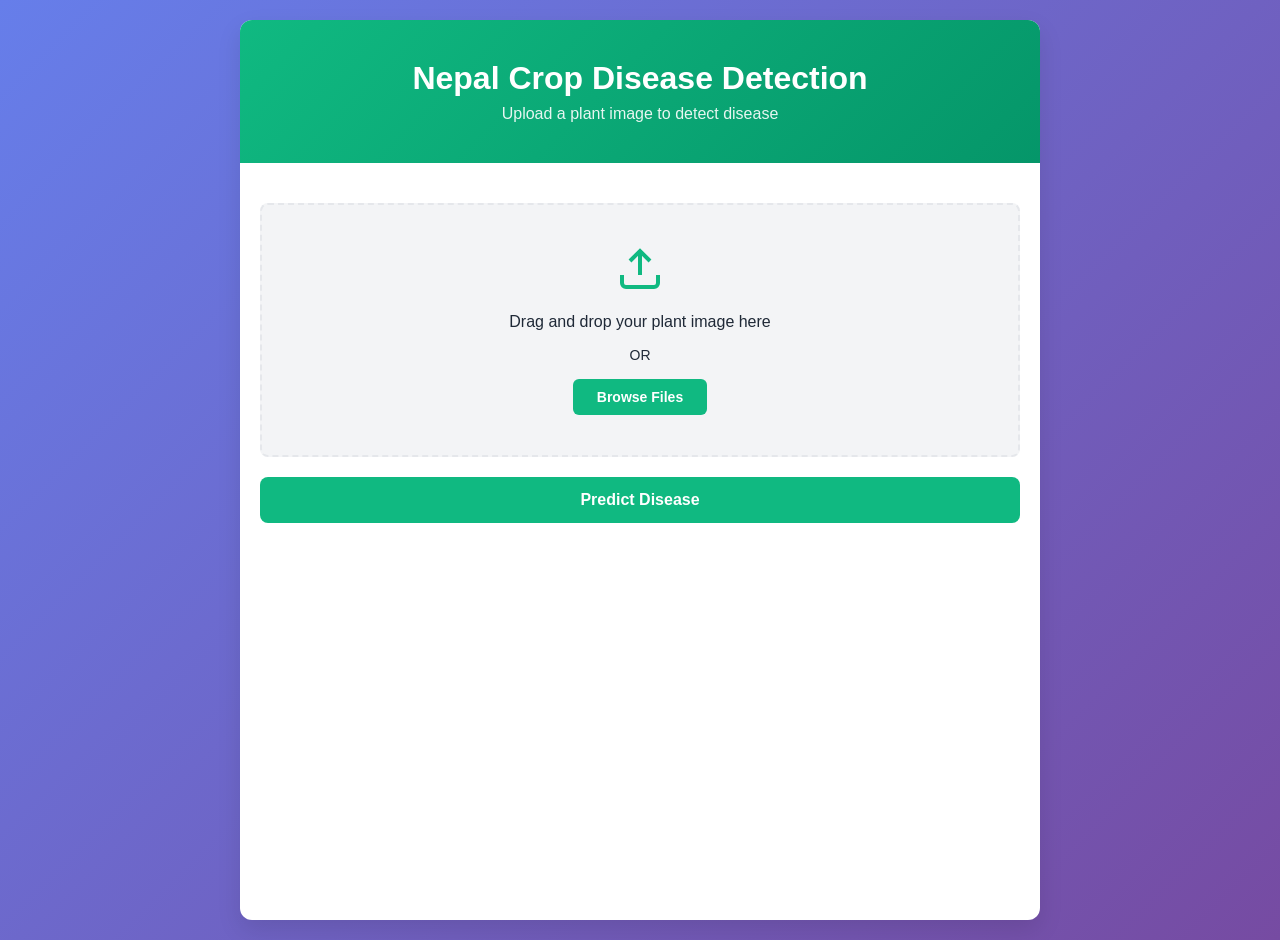
==== front_end/index.html @ 1834a9c4 "small prototype done" ====
<!DOCTYPE html>
<html lang="en">
<head>
    <meta charset="UTF-8">
    <meta name="viewport" content="width=device-width, initial-scale=1.0">
    <title>Nepal Crop Disease Detection</title>
    <link rel="stylesheet" href="style.css">
</head>
<body>
    <div class="container">
        <header>
            <h1>Nepal Crop Disease Detection</h1>
            <p>Upload a plant image to detect disease</p>
        </header>

        <main class="main-content">
            <div class="upload-section">
                <form id="uploadForm">
                    <div class="upload-box" id="uploadBox">
                        <input type="file" id="imageInput" accept="image/*" hidden>
                        <div class="upload-content">
                            <svg class="upload-icon" viewBox="0 0 24 24" fill="none" stroke="currentColor" stroke-width="2">
                                <path d="M21 15v4a2 2 0 0 1-2 2H5a2 2 0 0 1-2-2v-4"></path>
                                <polyline points="17 8 12 3 7 8"></polyline>
                                <line x1="12" y1="3" x2="12" y2="15"></line>
                            </svg>
                            <p>Drag and drop your plant image here</p>
                            <p class="or-text">OR</p>
                            <button type="button" class="browse-btn">Browse Files</button>
                        </div>
                    </div>
                    <div id="previewContainer" class="preview-container" style="display: none;">
                        <img id="previewImage" src="" alt="Preview">
                        <button type="button" class="change-btn" id="changeBtn">Change Image</button>
                    </div>
                    <button type="submit" class="predict-btn" id="predictBtn">Predict Disease</button>
                </form>
            </div>

            <div class="results-section" id="resultsSection" style="display: none;">
                <h2>Prediction Results</h2>
                <div class="result-card">
                    <div class="disease-info">
                        <h3>Detected Disease</h3>
                        <p class="disease-name" id="diseaseName">-</p>
                    </div>
                    <div class="confidence-info">
                        <h3>Confidence Score</h3>
                        <div class="confidence-bar">
                            <div class="confidence-fill" id="confidenceFill"></div>
                        </div>
                        <p class="confidence-text" id="confidenceText">-</p>
                    </div>
                </div>

                <div class="probabilities-section">
                    <h3>All Predictions</h3>
                    <div class="probabilities-list" id="probabilitiesList">
                    </div>
                </div>

                <button type="button" class="reset-btn" id="resetBtn">Upload Another Image</button>
            </div>

            <div class="loading" id="loading" style="display: none;">
                <div class="spinner"></div>
                <p>Analyzing image...</p>
            </div>

            <div class="error-message" id="errorMessage" style="display: none;"></div>
        </main>
    </div>

    <script src="script.js"></script>
</body>
</html>
---- front_end/style.css ----
* {
    margin: 0;
    padding: 0;
    box-sizing: border-box;
}

:root {
    --primary-color: #10b981;
    --secondary-color: #059669;
    --danger-color: #ef4444;
    --warning-color: #f59e0b;
    --light-bg: #f3f4f6;
    --text-dark: #1f2937;
    --text-light: #6b7280;
    --border-color: #e5e7eb;
    --shadow: 0 1px 3px rgba(0, 0, 0, 0.1);
    --shadow-lg: 0 10px 25px rgba(0, 0, 0, 0.1);
}

body {
    font-family: -apple-system, BlinkMacSystemFont, 'Segoe UI', 'Roboto', 'Oxygen',
        'Ubuntu', 'Cantarell', 'Fira Sans', 'Droid Sans', 'Helvetica Neue',
        sans-serif;
    background: linear-gradient(135deg, #667eea 0%, #764ba2 100%);
    min-height: 100vh;
    padding: 20px;
    color: var(--text-dark);
}

.container {
    max-width: 800px;
    margin: 0 auto;
    background: white;
    border-radius: 12px;
    box-shadow: var(--shadow-lg);
    overflow: hidden;
    display: flex;
    flex-direction: column;
    min-height: 100vh;
}

header {
    background: linear-gradient(135deg, #10b981 0%, #059669 100%);
    color: white;
    padding: 40px 20px;
    text-align: center;
}

header h1 {
    font-size: 32px;
    margin-bottom: 8px;
    font-weight: 600;
}

header p {
    font-size: 16px;
    opacity: 0.9;
}

.main-content {
    flex: 1;
    padding: 40px 20px;
}

.upload-section {
    margin-bottom: 30px;
}

.upload-box {
    border: 2px dashed var(--border-color);
    border-radius: 8px;
    padding: 40px 20px;
    text-align: center;
    cursor: pointer;
    transition: all 0.3s ease;
    background: var(--light-bg);
}

.upload-box:hover {
    border-color: var(--primary-color);
    background: rgba(16, 185, 129, 0.05);
}

.upload-box.dragover {
    border-color: var(--primary-color);
    background: rgba(16, 185, 129, 0.1);
}

.upload-content {
    pointer-events: none;
}

.upload-icon {
    width: 48px;
    height: 48px;
    color: var(--primary-color);
    margin-bottom: 16px;
}

.upload-box p {
    color: var(--text-dark);
    font-size: 16px;
    margin-bottom: 8px;
    font-weight: 500;
}

.or-text {
    color: var(--text-light);
    font-size: 14px !important;
    margin: 16px 0 !important;
}

.browse-btn {
    background: var(--primary-color);
    color: white;
    border: none;
    padding: 10px 24px;
    border-radius: 6px;
    font-size: 14px;
    font-weight: 600;
    cursor: pointer;
    transition: background 0.3s ease;
    pointer-events: auto;
}

.browse-btn:hover {
    background: var(--secondary-color);
}

.preview-container {
    margin-bottom: 20px;
    text-align: center;
}

.preview-container img {
    max-width: 100%;
    max-height: 400px;
    border-radius: 8px;
    box-shadow: var(--shadow);
    margin-bottom: 16px;
}

.change-btn {
    background: var(--text-light);
    color: white;
    border: none;
    padding: 8px 16px;
    border-radius: 6px;
    font-size: 14px;
    cursor: pointer;
    transition: background 0.3s ease;
}

.change-btn:hover {
    background: var(--text-dark);
}

.predict-btn {
    width: 100%;
    background: var(--primary-color);
    color: white;
    border: none;
    padding: 14px;
    border-radius: 8px;
    font-size: 16px;
    font-weight: 600;
    cursor: pointer;
    transition: all 0.3s ease;
    margin-top: 20px;
}

.predict-btn:hover:not(:disabled) {
    background: var(--secondary-color);
    transform: translateY(-2px);
    box-shadow: 0 4px 12px rgba(16, 185, 129, 0.3);
}

.predict-btn:disabled {
    opacity: 0.6;
    cursor: not-allowed;
}

.results-section {
    animation: fadeIn 0.3s ease;
}

.results-section h2 {
    color: var(--text-dark);
    margin-bottom: 20px;
    font-size: 24px;
}

.result-card {
    background: var(--light-bg);
    padding: 24px;
    border-radius: 8px;
    margin-bottom: 24px;
    border-left: 4px solid var(--primary-color);
}

.disease-info,
.confidence-info {
    margin-bottom: 20px;
}

.disease-info:last-child,
.confidence-info:last-child {
    margin-bottom: 0;
}

.disease-info h3,
.confidence-info h3 {
    font-size: 14px;
    color: var(--text-light);
    margin-bottom: 8px;
    text-transform: uppercase;
    letter-spacing: 0.5px;
}

.disease-name {
    font-size: 28px;
    font-weight: 700;
    color: var(--primary-color);
}

.confidence-bar {
    width: 100%;
    height: 8px;
    background: #e0e7ff;
    border-radius: 4px;
    overflow: hidden;
    margin-bottom: 8px;
}

.confidence-fill {
    height: 100%;
    background: linear-gradient(90deg, var(--primary-color), var(--secondary-color));
    border-radius: 4px;
    transition: width 0.3s ease;
    width: 0%;
}

.confidence-text {
    font-size: 16px;
    font-weight: 600;
    color: var(--text-dark);
}

.probabilities-section {
    margin-top: 24px;
}

.probabilities-section h3 {
    font-size: 18px;
    color: var(--text-dark);
    margin-bottom: 16px;
}

.probabilities-list {
    display: flex;
    flex-direction: column;
    gap: 12px;
    max-height: 400px;
    overflow-y: auto;
}

.probability-item {
    display: flex;
    align-items: center;
    gap: 12px;
    padding: 12px;
    background: white;
    border: 1px solid var(--border-color);
    border-radius: 6px;
    transition: all 0.2s ease;
}

.probability-item:hover {
    border-color: var(--primary-color);
    box-shadow: var(--shadow);
}

.probability-label {
    flex: 1;
    font-size: 14px;
    color: var(--text-dark);
    font-weight: 500;
}

.probability-bar-small {
    flex: 2;
    height: 6px;
    background: #e0e7ff;
    border-radius: 3px;
    overflow: hidden;
}

.probability-bar-fill {
    height: 100%;
    background: var(--primary-color);
    border-radius: 3px;
    transition: width 0.3s ease;
}

.probability-value {
    width: 50px;
    text-align: right;
    font-size: 14px;
    color: var(--text-light);
    font-weight: 600;
}

.loading {
    display: flex;
    flex-direction: column;
    align-items: center;
    justify-content: center;
    padding: 60px 20px;
    animation: fadeIn 0.3s ease;
}

.spinner {
    width: 40px;
    height: 40px;
    border: 4px solid var(--light-bg);
    border-top-color: var(--primary-color);
    border-radius: 50%;
    animation: spin 0.8s linear infinite;
    margin-bottom: 16px;
}

@keyframes spin {
    to {
        transform: rotate(360deg);
    }
}

.loading p {
    color: var(--text-light);
    font-size: 16px;
    font-weight: 500;
}

.error-message {
    background: #fee;
    border: 1px solid var(--danger-color);
    border-radius: 8px;
    padding: 16px;
    color: var(--danger-color);
    margin-bottom: 20px;
    animation: fadeIn 0.3s ease;
}

.reset-btn {
    width: 100%;
    background: var(--text-light);
    color: white;
    border: none;
    padding: 12px;
    border-radius: 8px;
    font-size: 16px;
    font-weight: 600;
    cursor: pointer;
    transition: background 0.3s ease;
    margin-top: 20px;
}

.reset-btn:hover {
    background: var(--text-dark);
}

footer {
    background: var(--light-bg);
    padding: 20px;
    text-align: center;
    color: var(--text-light);
    font-size: 14px;
    border-top: 1px solid var(--border-color);
}

@keyframes fadeIn {
    from {
        opacity: 0;
    }
    to {
        opacity: 1;
    }
}

@media (max-width: 640px) {
    header h1 {
        font-size: 24px;
    }

    .main-content {
        padding: 20px;
    }

    .upload-box {
        padding: 30px 15px;
    }

    .disease-name {
        font-size: 24px;
    }

    .probabilities-list {
        max-height: 300px;
    }
}
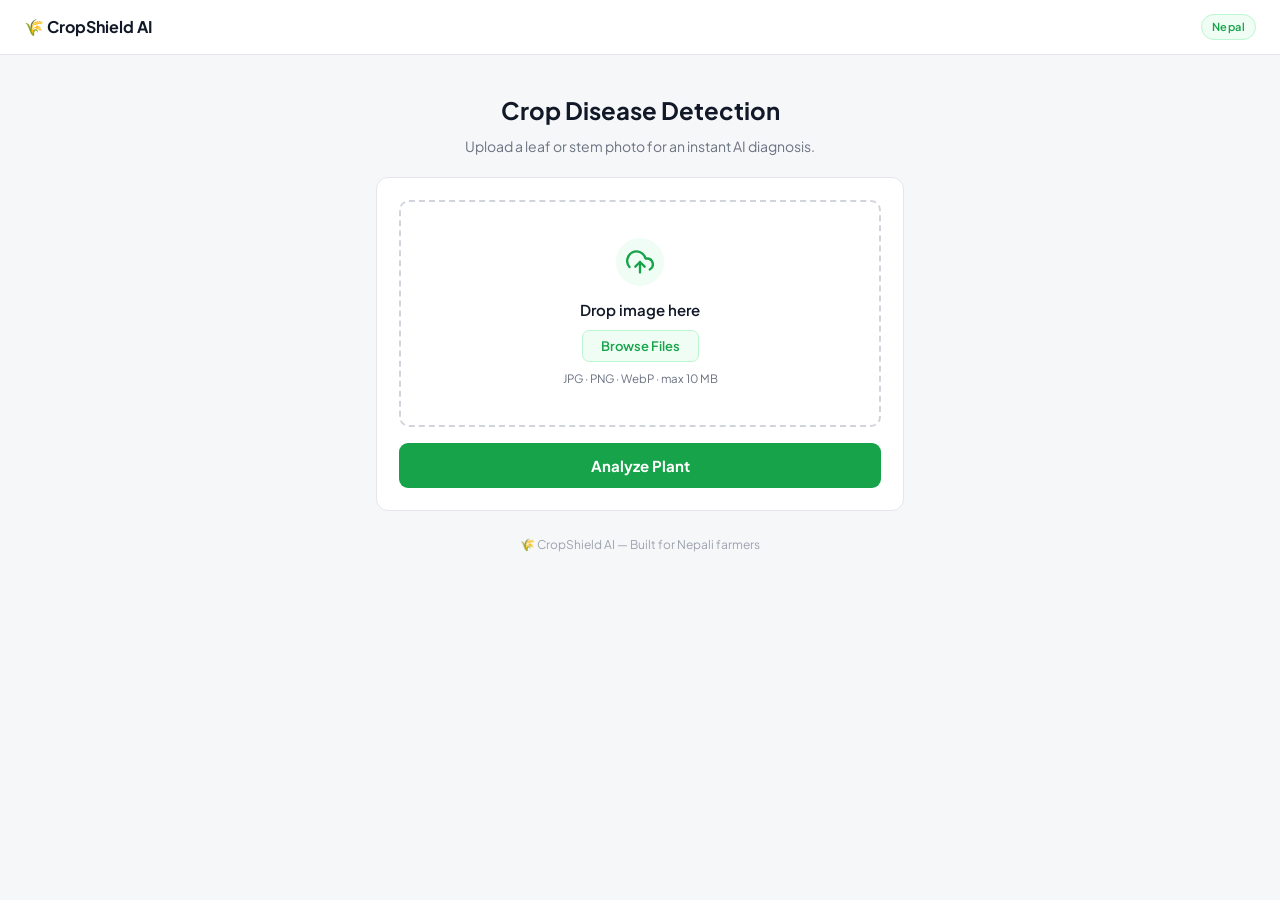
==== commit 6c9ac2f5: "completed" ====
--- a/front_end/index.html
+++ b/front_end/index.html
@@ -1,76 +1,113 @@
 <!DOCTYPE html>
 <html lang="en">
 <head>
-    <meta charset="UTF-8">
-    <meta name="viewport" content="width=device-width, initial-scale=1.0">
-    <title>Nepal Crop Disease Detection</title>
-    <link rel="stylesheet" href="style.css">
+  <meta charset="UTF-8" />
+  <meta name="viewport" content="width=device-width, initial-scale=1.0" />
+  <title>CropShield AI — Nepal</title>
+  <link rel="preconnect" href="https://fonts.googleapis.com" />
+  <link href="https://fonts.googleapis.com/css2?family=Plus+Jakarta+Sans:wght@400;500;600;700&display=swap" rel="stylesheet" />
+  <link rel="stylesheet" href="style.css" />
 </head>
 <body>
-    <div class="container">
-        <header>
-            <h1>Nepal Crop Disease Detection</h1>
-            <p>Upload a plant image to detect disease</p>
-        </header>
 
-        <main class="main-content">
-            <div class="upload-section">
-                <form id="uploadForm">
-                    <div class="upload-box" id="uploadBox">
-                        <input type="file" id="imageInput" accept="image/*" hidden>
-                        <div class="upload-content">
-                            <svg class="upload-icon" viewBox="0 0 24 24" fill="none" stroke="currentColor" stroke-width="2">
-                                <path d="M21 15v4a2 2 0 0 1-2 2H5a2 2 0 0 1-2-2v-4"></path>
-                                <polyline points="17 8 12 3 7 8"></polyline>
-                                <line x1="12" y1="3" x2="12" y2="15"></line>
-                            </svg>
-                            <p>Drag and drop your plant image here</p>
-                            <p class="or-text">OR</p>
-                            <button type="button" class="browse-btn">Browse Files</button>
-                        </div>
-                    </div>
-                    <div id="previewContainer" class="preview-container" style="display: none;">
-                        <img id="previewImage" src="" alt="Preview">
-                        <button type="button" class="change-btn" id="changeBtn">Change Image</button>
-                    </div>
-                    <button type="submit" class="predict-btn" id="predictBtn">Predict Disease</button>
-                </form>
-            </div>
+  <nav class="navbar">
+    <span class="nav-logo">🌾 CropShield AI</span>
+    <span class="nav-tag">Nepal</span>
+  </nav>
 
-            <div class="results-section" id="resultsSection" style="display: none;">
-                <h2>Prediction Results</h2>
-                <div class="result-card">
-                    <div class="disease-info">
-                        <h3>Detected Disease</h3>
-                        <p class="disease-name" id="diseaseName">-</p>
-                    </div>
-                    <div class="confidence-info">
-                        <h3>Confidence Score</h3>
-                        <div class="confidence-bar">
-                            <div class="confidence-fill" id="confidenceFill"></div>
-                        </div>
-                        <p class="confidence-text" id="confidenceText">-</p>
-                    </div>
-                </div>
+  <div class="container">
 
-                <div class="probabilities-section">
-                    <h3>All Predictions</h3>
-                    <div class="probabilities-list" id="probabilitiesList">
-                    </div>
-                </div>
-
-                <button type="button" class="reset-btn" id="resetBtn">Upload Another Image</button>
-            </div>
-
-            <div class="loading" id="loading" style="display: none;">
-                <div class="spinner"></div>
-                <p>Analyzing image...</p>
-            </div>
-
-            <div class="error-message" id="errorMessage" style="display: none;"></div>
-        </main>
+    <div class="hero">
+      <h1>Crop Disease Detection</h1>
+      <p>Upload a leaf or stem photo for an instant AI diagnosis.</p>
     </div>
 
-    <script src="script.js"></script>
+    <!-- UPLOAD -->
+    <section class="card" id="uploadSection">
+      <div class="drop-zone" id="uploadBox">
+        <input type="file" id="imageInput" accept="image/*" hidden />
+        <div class="drop-inner">
+          <div class="drop-icon">
+            <svg width="28" height="28" viewBox="0 0 24 24" fill="none" stroke="currentColor" stroke-width="2" stroke-linecap="round" stroke-linejoin="round">
+              <polyline points="16 16 12 12 8 16"></polyline>
+              <line x1="12" y1="12" x2="12" y2="21"></line>
+              <path d="M20.39 18.39A5 5 0 0 0 18 9h-1.26A8 8 0 1 0 3 16.3"></path>
+            </svg>
+          </div>
+          <p class="drop-title">Drop image here</p>
+          <button type="button" id="browseBtn" class="btn-browse">Browse Files</button>
+          <p class="drop-hint">JPG · PNG · WebP · max 10 MB</p>
+        </div>
+      </div>
+
+      <div id="previewContainer" style="display:none">
+        <div class="preview-wrap">
+          <img id="previewImage" src="" alt="Preview" />
+          <button id="changeBtn" class="btn-change">↺ Change</button>
+        </div>
+      </div>
+
+      <div id="errorMessage" class="error-box" style="display:none">
+        ⚠ <span id="errorText"></span>
+      </div>
+
+      <button id="predictBtn" class="btn-main">Analyze Plant</button>
+    </section>
+
+    <!-- LOADING -->
+    <div id="loading" class="loading-box" style="display:none">
+      <div class="spinner"></div>
+      <p>Analyzing your image…</p>
+    </div>
+
+    <!-- RESULTS -->
+    <section id="resultsSection" style="display:none">
+
+      <div class="card result-summary">
+        <div class="summary-row">
+          <div>
+            <p class="field-label">Detected Disease</p>
+            <p class="disease-name" id="diseaseName">—</p>
+          </div>
+          <div class="conf-block">
+            <p class="field-label">Confidence</p>
+            <p class="conf-value" id="confidenceText">—</p>
+            <div class="conf-bar"><div id="confFill" class="conf-fill"></div></div>
+          </div>
+        </div>
+      </div>
+
+      <div class="card">
+        <p class="section-title">Treatment & Info</p>
+        <div class="action-grid">
+          <button class="action-btn" data-context="symptoms">🔬 Symptoms</button>
+          <button class="action-btn" data-context="causes">⚠️ Causes</button>
+          <button class="action-btn" data-context="solution_natural">🌿 Natural Fix</button>
+          <button class="action-btn" data-context="solution_artificial">🧪 Chemical Fix</button>
+        </div>
+      </div>
+
+      <div id="detailsSection" class="card detail-card" style="display:none">
+        <div class="detail-head">
+          <span id="detailsTitle" class="detail-title"></span>
+          <button id="closeDetailsBtn" class="btn-close">✕</button>
+        </div>
+        <p id="detailsContent" class="detail-text"></p>
+      </div>
+
+      <div class="card">
+        <p class="section-title">All Possibilities</p>
+        <div id="probabilitiesList" class="prob-list"></div>
+      </div>
+
+      <button id="resetBtn" class="btn-reset">↺ Analyze Another Image</button>
+
+    </section>
+
+    <footer>🌾 CropShield AI — Built for Nepali farmers</footer>
+
+  </div>
+
+  <script src="script.js"></script>
 </body>
-</html>
+</html>
--- a/front_end/style.css
+++ b/front_end/style.css
@@ -1,410 +1,306 @@
-* {
-    margin: 0;
-    padding: 0;
-    box-sizing: border-box;
-}
+*, *::before, *::after { box-sizing: border-box; margin: 0; padding: 0; }
 
 :root {
-    --primary-color: #10b981;
-    --secondary-color: #059669;
-    --danger-color: #ef4444;
-    --warning-color: #f59e0b;
-    --light-bg: #f3f4f6;
-    --text-dark: #1f2937;
-    --text-light: #6b7280;
-    --border-color: #e5e7eb;
-    --shadow: 0 1px 3px rgba(0, 0, 0, 0.1);
-    --shadow-lg: 0 10px 25px rgba(0, 0, 0, 0.1);
+  --green:     #16a34a;
+  --green-bg:  #f0fdf4;
+  --green-mid: #22c55e;
+  --border:    #e5e7eb;
+  --bg:        #f6f7f9;
+  --text:      #111827;
+  --soft:      #6b7280;
+  --white:     #ffffff;
+  --red-bg:    #fef2f2;
+  --red:       #dc2626;
+  --amber-bg:  #fffbeb;
+  --amber:     #d97706;
 }
 
 body {
-    font-family: -apple-system, BlinkMacSystemFont, 'Segoe UI', 'Roboto', 'Oxygen',
-        'Ubuntu', 'Cantarell', 'Fira Sans', 'Droid Sans', 'Helvetica Neue',
-        sans-serif;
-    background: linear-gradient(135deg, #667eea 0%, #764ba2 100%);
-    min-height: 100vh;
-    padding: 20px;
-    color: var(--text-dark);
-}
-
+  font-family: 'Plus Jakarta Sans', sans-serif;
+  background: var(--bg);
+  color: var(--text);
+  font-size: 30px;
+  line-height: 1.6;
+}
+
+/* NAV */
+.navbar {
+  background: var(--white);
+  border-bottom: 1px solid var(--border);
+  padding: 14px 24px;
+  display: flex;
+  align-items: center;
+  justify-content: space-between;
+}
+.nav-logo { font-weight: 700; font-size: 16px; color: var(--text); }
+.nav-tag {
+  font-size: 11px;
+  font-weight: 600;
+  color: var(--green);
+  background: var(--green-bg);
+  border: 1px solid #bbf7d0;
+  padding: 3px 10px;
+  border-radius: 20px;
+  letter-spacing: .5px;
+}
+
+/* LAYOUT */
 .container {
-    max-width: 800px;
-    margin: 0 auto;
-    background: white;
-    border-radius: 12px;
-    box-shadow: var(--shadow-lg);
-    overflow: hidden;
-    display: flex;
-    flex-direction: column;
-    min-height: 100vh;
-}
-
-header {
-    background: linear-gradient(135deg, #10b981 0%, #059669 100%);
-    color: white;
-    padding: 40px 20px;
-    text-align: center;
-}
-
-header h1 {
-    font-size: 32px;
-    margin-bottom: 8px;
-    font-weight: 600;
-}
-
-header p {
-    font-size: 16px;
-    opacity: 0.9;
-}
-
-.main-content {
-    flex: 1;
-    padding: 40px 20px;
-}
-
-.upload-section {
-    margin-bottom: 30px;
-}
-
-.upload-box {
-    border: 2px dashed var(--border-color);
-    border-radius: 8px;
-    padding: 40px 20px;
-    text-align: center;
-    cursor: pointer;
-    transition: all 0.3s ease;
-    background: var(--light-bg);
-}
-
-.upload-box:hover {
-    border-color: var(--primary-color);
-    background: rgba(16, 185, 129, 0.05);
-}
-
-.upload-box.dragover {
-    border-color: var(--primary-color);
-    background: rgba(16, 185, 129, 0.1);
-}
-
-.upload-content {
-    pointer-events: none;
-}
-
-.upload-icon {
-    width: 48px;
-    height: 48px;
-    color: var(--primary-color);
-    margin-bottom: 16px;
-}
-
-.upload-box p {
-    color: var(--text-dark);
-    font-size: 16px;
-    margin-bottom: 8px;
-    font-weight: 500;
-}
-
-.or-text {
-    color: var(--text-light);
-    font-size: 14px !important;
-    margin: 16px 0 !important;
-}
-
-.browse-btn {
-    background: var(--primary-color);
-    color: white;
-    border: none;
-    padding: 10px 24px;
-    border-radius: 6px;
-    font-size: 14px;
-    font-weight: 600;
-    cursor: pointer;
-    transition: background 0.3s ease;
-    pointer-events: auto;
-}
-
-.browse-btn:hover {
-    background: var(--secondary-color);
-}
-
-.preview-container {
-    margin-bottom: 20px;
-    text-align: center;
-}
-
-.preview-container img {
-    max-width: 100%;
-    max-height: 400px;
-    border-radius: 8px;
-    box-shadow: var(--shadow);
-    margin-bottom: 16px;
-}
-
-.change-btn {
-    background: var(--text-light);
-    color: white;
-    border: none;
-    padding: 8px 16px;
-    border-radius: 6px;
-    font-size: 14px;
-    cursor: pointer;
-    transition: background 0.3s ease;
-}
-
-.change-btn:hover {
-    background: var(--text-dark);
-}
-
-.predict-btn {
-    width: 100%;
-    background: var(--primary-color);
-    color: white;
-    border: none;
-    padding: 14px;
-    border-radius: 8px;
-    font-size: 16px;
-    font-weight: 600;
-    cursor: pointer;
-    transition: all 0.3s ease;
-    margin-top: 20px;
-}
-
-.predict-btn:hover:not(:disabled) {
-    background: var(--secondary-color);
-    transform: translateY(-2px);
-    box-shadow: 0 4px 12px rgba(16, 185, 129, 0.3);
-}
-
-.predict-btn:disabled {
-    opacity: 0.6;
-    cursor: not-allowed;
-}
-
-.results-section {
-    animation: fadeIn 0.3s ease;
-}
-
-.results-section h2 {
-    color: var(--text-dark);
-    margin-bottom: 20px;
-    font-size: 24px;
-}
-
-.result-card {
-    background: var(--light-bg);
-    padding: 24px;
-    border-radius: 8px;
-    margin-bottom: 24px;
-    border-left: 4px solid var(--primary-color);
-}
-
-.disease-info,
-.confidence-info {
-    margin-bottom: 20px;
-}
-
-.disease-info:last-child,
-.confidence-info:last-child {
-    margin-bottom: 0;
-}
-
-.disease-info h3,
-.confidence-info h3 {
-    font-size: 14px;
-    color: var(--text-light);
-    margin-bottom: 8px;
-    text-transform: uppercase;
-    letter-spacing: 0.5px;
-}
-
+  max-width: 560px;
+  margin: 0 auto;
+  padding: 28px 16px 56px;
+  display: flex;
+  flex-direction: column;
+  gap: 16px;
+}
+
+.hero { text-align: center; padding: 8px 0 4px; }
+.hero h1 { font-size: 24px; font-weight: 700; margin-bottom: 6px; }
+.hero p  { font-size: 14px; color: var(--soft); }
+
+/* CARD */
+.card {
+  background: var(--white);
+  border: 1px solid var(--border);
+  border-radius: 12px;
+  padding: 22px;
+  display: flex;
+  flex-direction: column;
+  gap: 16px;
+}
+
+/* DROP ZONE */
+.drop-zone {
+  border: 2px dashed #d1d5db;
+  border-radius: 10px;
+  padding: 36px 16px;
+  text-align: center;
+  cursor: pointer;
+  transition: border-color .18s, background .18s;
+}
+.drop-zone:hover, .drop-zone.dragover {
+  border-color: var(--green-mid);
+  background: var(--green-bg);
+}
+.drop-inner {
+  display: flex; flex-direction: column; align-items: center; gap: 8px;
+  pointer-events: none;
+}
+.drop-icon {
+  width: 48px; height: 48px;
+  background: var(--green-bg);
+  border-radius: 50%;
+  display: flex; align-items: center; justify-content: center;
+  color: var(--green);
+  margin-bottom: 4px;
+}
+.drop-title { font-weight: 600; font-size: 15px; }
+.drop-hint  { font-size: 11.5px; color: var(--soft); }
+
+.btn-browse {
+  pointer-events: auto;
+  background: var(--green-bg);
+  color: var(--green);
+  border: 1px solid #bbf7d0;
+  padding: 7px 18px;
+  border-radius: 7px;
+  font-size: 13px;
+  font-weight: 600;
+  cursor: pointer;
+  font-family: inherit;
+  transition: background .15s;
+}
+.btn-browse:hover { background: #dcfce7; }
+
+/* PREVIEW */
+.preview-wrap { position: relative; border-radius: 10px; overflow: hidden; border: 1px solid var(--border); }
+.preview-wrap img { width: 100%; max-height: 340px; object-fit: cover; display: block; }
+.btn-change {
+  position: absolute; bottom: 10px; right: 10px;
+  background: rgba(0,0,0,.5); color: #fff;
+  border: none; padding: 6px 14px; border-radius: 6px;
+  font-size: 12px; font-weight: 600; cursor: pointer; font-family: inherit;
+}
+.btn-change:hover { background: rgba(0,0,0,.7); }
+
+/* ERROR */
+.error-box {
+  background: var(--red-bg);
+  border: 1px solid #fecaca;
+  border-radius: 8px;
+  padding: 10px 14px;
+  font-size: 13px;
+  color: var(--red);
+  font-weight: 500;
+  display: flex; gap: 6px; align-items: center;
+}
+
+/* MAIN BUTTON */
+.btn-main {
+  background: var(--green);
+  color: #fff;
+  border: none;
+  padding: 13px;
+  border-radius: 9px;
+  font-size: 15px;
+  font-weight: 700;
+  cursor: pointer;
+  font-family: inherit;
+  width: 100%;
+  transition: background .18s;
+}
+.btn-main:hover:not(:disabled) { background: #15803d; }
+.btn-main:disabled { opacity: .5; cursor: not-allowed; }
+
+/* LOADING */
+.loading-box {
+  background: var(--white);
+  border: 1px solid var(--border);
+  border-radius: 12px;
+  padding: 48px 16px;
+  display: flex; flex-direction: column; align-items: center; gap: 12px;
+}
+.spinner {
+  width: 32px; height: 32px;
+  border: 3px solid #dcfce7;
+  border-top-color: var(--green);
+  border-radius: 50%;
+  animation: spin .7s linear infinite;
+}
+@keyframes spin { to { transform: rotate(360deg); } }
+.loading-box p { font-size: 14px; color: var(--soft); font-weight: 500; }
+
+/* RESULT SUMMARY */
+.result-summary .summary-row {
+  display: grid;
+  grid-template-columns: 1fr 1fr;
+  gap: 20px;
+  align-items: start;
+}
+.field-label {
+  font-size: 11px;
+  font-weight: 700;
+  text-transform: uppercase;
+  letter-spacing: .8px;
+  color: var(--soft);
+  margin-bottom: 6px;
+}
 .disease-name {
-    font-size: 28px;
-    font-weight: 700;
-    color: var(--primary-color);
-}
-
-.confidence-bar {
-    width: 100%;
-    height: 8px;
-    background: #e0e7ff;
-    border-radius: 4px;
-    overflow: hidden;
-    margin-bottom: 8px;
-}
-
-.confidence-fill {
-    height: 100%;
-    background: linear-gradient(90deg, var(--primary-color), var(--secondary-color));
-    border-radius: 4px;
-    transition: width 0.3s ease;
-    width: 0%;
-}
-
-.confidence-text {
-    font-size: 16px;
-    font-weight: 600;
-    color: var(--text-dark);
-}
-
-.probabilities-section {
-    margin-top: 24px;
-}
-
-.probabilities-section h3 {
-    font-size: 18px;
-    color: var(--text-dark);
-    margin-bottom: 16px;
-}
-
-.probabilities-list {
-    display: flex;
-    flex-direction: column;
-    gap: 12px;
-    max-height: 400px;
-    overflow-y: auto;
-}
-
-.probability-item {
-    display: flex;
-    align-items: center;
-    gap: 12px;
-    padding: 12px;
-    background: white;
-    border: 1px solid var(--border-color);
-    border-radius: 6px;
-    transition: all 0.2s ease;
-}
-
-.probability-item:hover {
-    border-color: var(--primary-color);
-    box-shadow: var(--shadow);
-}
-
-.probability-label {
-    flex: 1;
-    font-size: 14px;
-    color: var(--text-dark);
-    font-weight: 500;
-}
-
-.probability-bar-small {
-    flex: 2;
-    height: 6px;
-    background: #e0e7ff;
-    border-radius: 3px;
-    overflow: hidden;
-}
-
-.probability-bar-fill {
-    height: 100%;
-    background: var(--primary-color);
-    border-radius: 3px;
-    transition: width 0.3s ease;
-}
-
-.probability-value {
-    width: 50px;
-    text-align: right;
-    font-size: 14px;
-    color: var(--text-light);
-    font-weight: 600;
-}
-
-.loading {
-    display: flex;
-    flex-direction: column;
-    align-items: center;
-    justify-content: center;
-    padding: 60px 20px;
-    animation: fadeIn 0.3s ease;
-}
-
-.spinner {
-    width: 40px;
-    height: 40px;
-    border: 4px solid var(--light-bg);
-    border-top-color: var(--primary-color);
-    border-radius: 50%;
-    animation: spin 0.8s linear infinite;
-    margin-bottom: 16px;
-}
-
-@keyframes spin {
-    to {
-        transform: rotate(360deg);
-    }
-}
-
-.loading p {
-    color: var(--text-light);
-    font-size: 16px;
-    font-weight: 500;
-}
-
-.error-message {
-    background: #fee;
-    border: 1px solid var(--danger-color);
-    border-radius: 8px;
-    padding: 16px;
-    color: var(--danger-color);
-    margin-bottom: 20px;
-    animation: fadeIn 0.3s ease;
-}
-
-.reset-btn {
-    width: 100%;
-    background: var(--text-light);
-    color: white;
-    border: none;
-    padding: 12px;
-    border-radius: 8px;
-    font-size: 16px;
-    font-weight: 600;
-    cursor: pointer;
-    transition: background 0.3s ease;
-    margin-top: 20px;
-}
-
-.reset-btn:hover {
-    background: var(--text-dark);
-}
-
+  font-size: 21px;
+  font-weight: 700;
+  color: var(--green);
+  line-height: 1.2;
+}
+.conf-value {
+  font-size: 21px;
+  font-weight: 700;
+  color: var(--text);
+  margin-bottom: 8px;
+}
+.conf-bar {
+  height: 6px; background: #e5e7eb; border-radius: 3px; overflow: hidden;
+}
+.conf-fill {
+  height: 100%; width: 0%;
+  background: var(--green-mid);
+  border-radius: 3px;
+  transition: width .5s ease;
+}
+
+/* ACTION GRID */
+.section-title {
+  font-size: 13px;
+  font-weight: 700;
+  color: var(--soft);
+  text-transform: uppercase;
+  letter-spacing: .6px;
+}
+.action-grid {
+  display: grid;
+  grid-template-columns: 1fr 1fr;
+  gap: 8px;
+}
+.action-btn {
+  background: var(--bg);
+  border: 1px solid var(--border);
+  border-radius: 8px;
+  padding: 12px 10px;
+  font-size: 13px;
+  font-weight: 600;
+  text-align: left;
+  cursor: pointer;
+  font-family: inherit;
+  color: var(--text);
+  transition: border-color .15s, background .15s;
+}
+.action-btn:hover {
+  border-color: var(--green-mid);
+  background: var(--green-bg);
+  color: var(--green);
+}
+
+/* DETAIL CARD */
+.detail-card { background: var(--amber-bg); border-color: #fde68a; }
+.detail-head {
+  display: flex; justify-content: space-between; align-items: center;
+}
+.detail-title { font-weight: 700; font-size: 14px; color: var(--amber); }
+.btn-close {
+  background: none; border: none;
+  font-size: 16px; cursor: pointer; color: #9a7000; line-height: 1; padding: 2px 6px;
+}
+.detail-text {
+  font-size: 14px; line-height: 1.75; color: #78350f;
+  white-space: pre-wrap; word-wrap: break-word;
+}
+
+/* PROB LIST */
+.prob-list {
+  display: flex; flex-direction: column; gap: 6px;
+  max-height: 260px; overflow-y: auto;
+}
+.prob-item {
+  display: grid;
+  grid-template-columns: 1fr 120px 44px;
+  gap: 10px; align-items: center;
+  padding: 8px 10px;
+  border-radius: 7px;
+  border: 1px solid transparent;
+}
+.prob-item.top { background: var(--green-bg); border-color: #bbf7d0; }
+.prob-item:not(.top):hover { background: var(--bg); }
+.prob-name { font-size: 12.5px; font-weight: 500; }
+.prob-bar  { height: 5px; background: var(--border); border-radius: 3px; overflow: hidden; }
+.prob-fill { height: 100%; background: var(--green-mid); border-radius: 3px; transition: width .5s ease; }
+.prob-val  { font-size: 12px; font-weight: 600; color: var(--soft); text-align: right; font-variant-numeric: tabular-nums; }
+
+/* RESET */
+.btn-reset {
+  background: none;
+  border: 1px solid var(--border);
+  border-radius: 9px;
+  padding: 12px;
+  font-size: 14px;
+  font-weight: 600;
+  color: var(--soft);
+  cursor: pointer;
+  font-family: inherit;
+  width: 100%;
+  transition: border-color .15s, color .15s;
+}
+.btn-reset:hover { border-color: var(--green); color: var(--green); }
+
+/* FOOTER */
 footer {
-    background: var(--light-bg);
-    padding: 20px;
-    text-align: center;
-    color: var(--text-light);
-    font-size: 14px;
-    border-top: 1px solid var(--border-color);
-}
-
-@keyframes fadeIn {
-    from {
-        opacity: 0;
-    }
-    to {
-        opacity: 1;
-    }
-}
-
-@media (max-width: 640px) {
-    header h1 {
-        font-size: 24px;
-    }
-
-    .main-content {
-        padding: 20px;
-    }
-
-    .upload-box {
-        padding: 30px 15px;
-    }
-
-    .disease-name {
-        font-size: 24px;
-    }
-
-    .probabilities-list {
-        max-height: 300px;
-    }
-}
+  text-align: center;
+  font-size: 12px;
+  color: #9ca3af;
+  padding-top: 8px;
+}
+
+/* RESPONSIVE */
+@media (max-width: 460px) {
+  .result-summary .summary-row { grid-template-columns: 1fr; }
+  .disease-name, .conf-value { font-size: 18px; }
+  .prob-item { grid-template-columns: 1fr 80px 38px; }
+}
